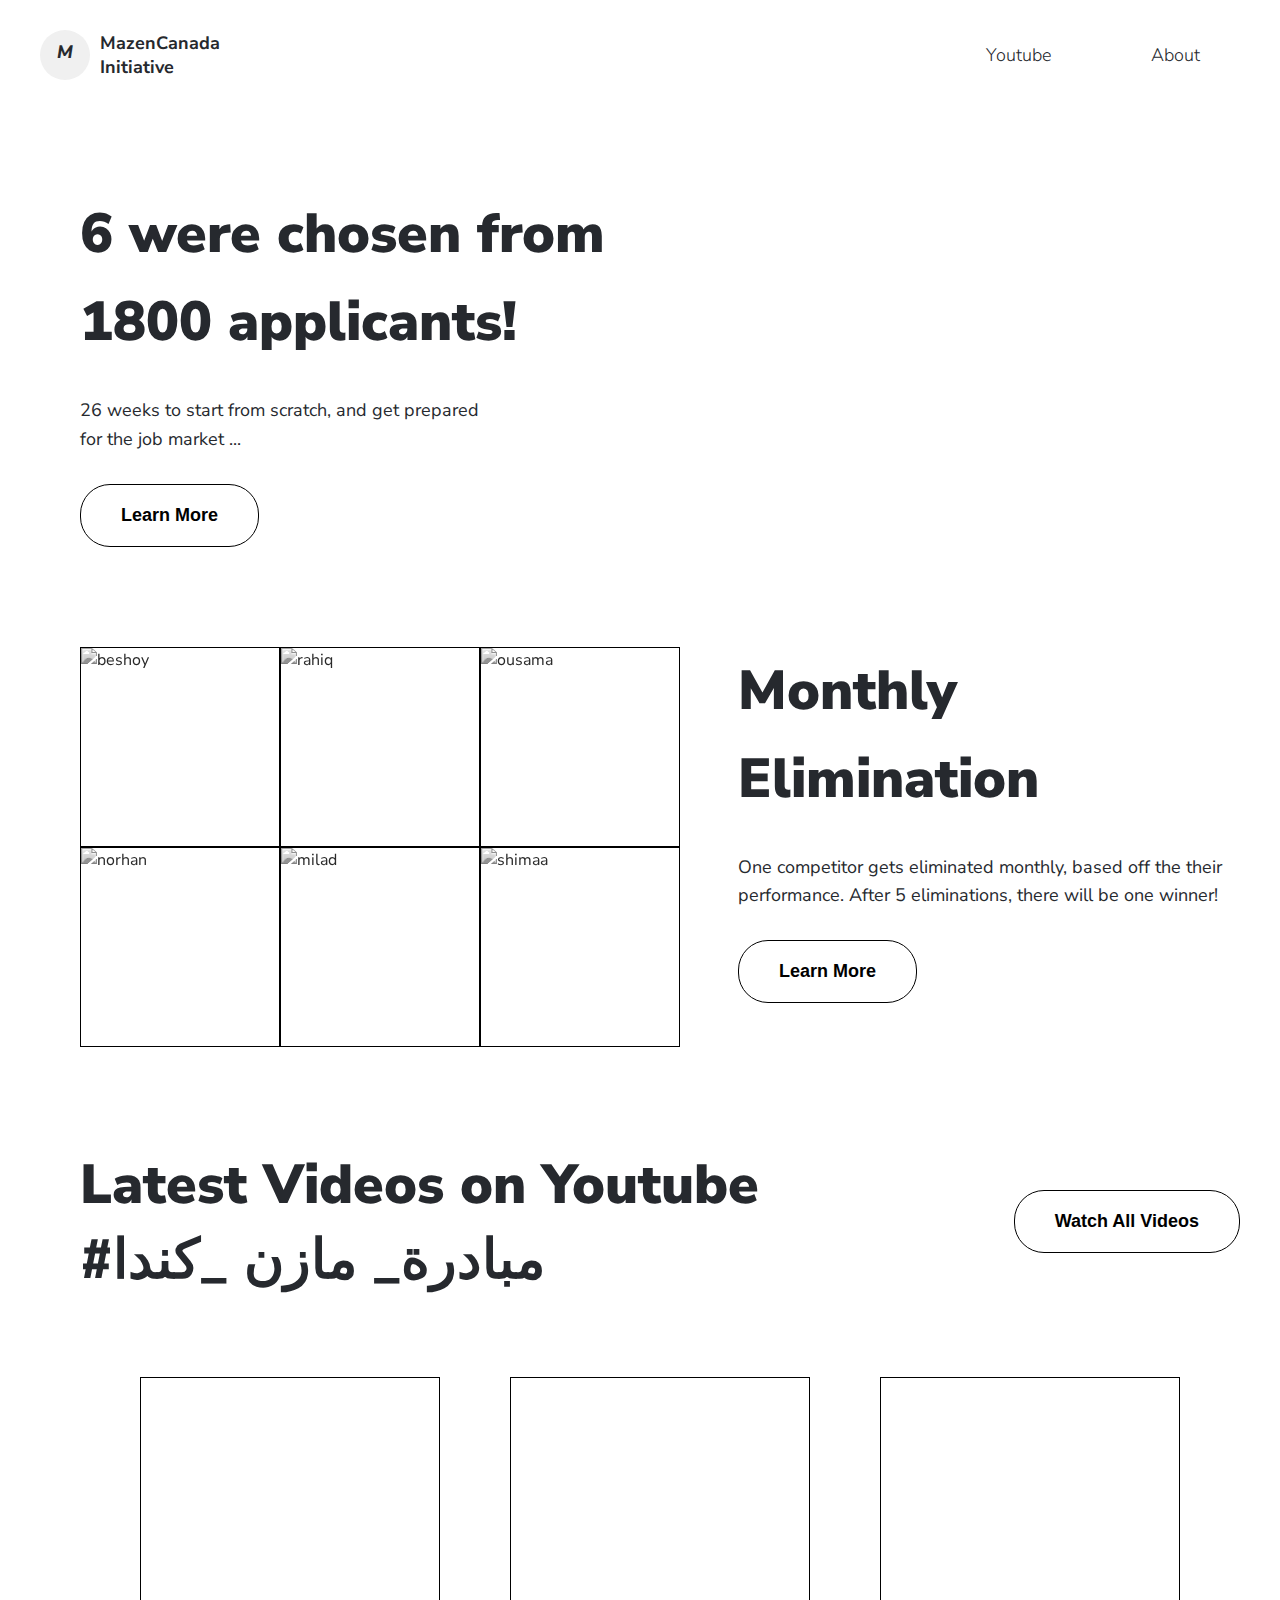
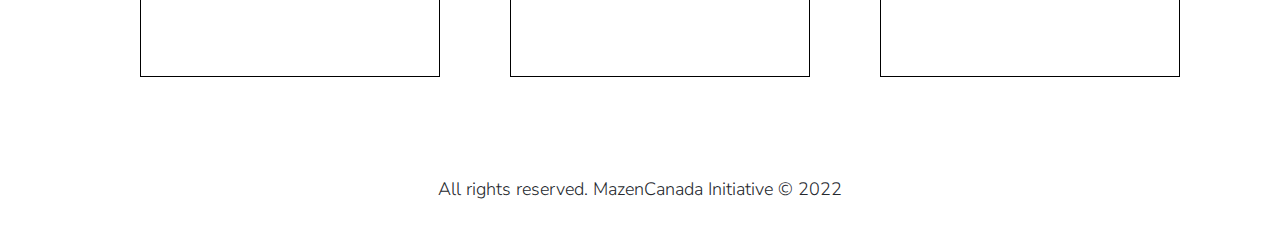
==== index.html @ a388ceb9 "project2 files" ====
<!DOCTYPE html>
<html lang="en">
<head>
    <meta charset="UTF-8">
    <meta name="viewport" content="width=device-width, initial-scale=1.0">
    <title>Home Page</title>
    <link rel="preconnect" href="https://fonts.googleapis.com">
    <link rel="preconnect" href="https://fonts.gstatic.com" crossorigin>
    <link href="https://fonts.googleapis.com/css2?family=Nunito+Sans:ital,wght@0,200;0,300;0,400;0,600;0,700;0,800;0,900;1,200;1,300;1,400;1,600;1,700;1,800;1,900&display=swap" rel="stylesheet">
    <link rel="stylesheet" href="style.css">
</head>
<body>
<header>
<!--navbar-->
    <nav>
        <div id="logo">
            <span>M</span>
        <span>MazenCanada <br> Initiative </span>
</div>
        <ul class="list">
        <li class="list-item"><a href="#">Youtube</a></li>
        <li class="list-item"><a href="#">About</a></li>
        </ul>
    </nav>
</header>
<!--Intro Section-->
<div id="section-intro">
    <div class="section1-right">
        <h1>6 were chosen from 1800 applicants!</h1>
        <p>26 weeks to start from scratch, and get prepared <br>
            for the job market ...</p>
            <button>Learn More</button>
    </div>
    <div class="section1-left">
        <iframe width="560" height="315" src="https://www.youtube.com/embed/KopsDYBdteY" title="YouTube video player" frameborder="0" allow="accelerometer; autoplay; clipboard-write; encrypted-media; gyroscope; picture-in-picture" allowfullscreen></iframe>
    </div>
</div>
<!--Intro Section 2-->
<div id="section-intro-2">
<div class="grid">
<img src="https://ca.slack-edge.com/T03KWL6Q71S-U03MN9F2ALT-3164ac6215a7-512" alt="beshoy">
<img src="https://ca.slack-edge.com/T03KWL6Q71S-U03MFNPNQAJ-4d7bcab7f4fd-512" alt="rahiq">
<img src="https://ca.slack-edge.com/T03KWL6Q71S-U03MNAZ8VLJ-5519c543bf0c-512" alt="ousama">
<img src="https://ca.slack-edge.com/T03KWL6Q71S-U03MNAZRK6W-f6dfd2cdd8a4-512" alt="norhan">
<img src="https://ca.slack-edge.com/T03KWL6Q71S-U03MN9F61S7-f5ac47cabd04-512" alt="milad">
<img src="https://ca.slack-edge.com/T03KWL6Q71S-U03MQP2DLE8-10cdf4c47347-512" alt="shimaa">
</div>
<div>
    <h1>Monthly Elimination</h1>
    <p>One competitor gets eliminated monthly, based off the
        their performance. After 5 eliminations, there will be one
        winner!</p>
    <button>Learn More</button>
</div>
</div>

<!--Latest Videos-->
<div id="Latest-Videos">
    <div class="container">
        <div>  <h1 >Latest Videos on Youtube 
            <br>
            #مبادرة_ مازن _كندا 
         </h1></div>
        <div><button>Watch All Videos</button></div>
     
    </div>
  

    <div class="latest-videos">
        <iframe class="Videos" src="https://www.youtube.com/embed/uR18r2Z2jfM" >
        </iframe>
        <iframe class="Videos"  src="https://www.youtube.com/embed/OHcrECc2zr4" >
        </iframe>
        <iframe class="Videos" src="https://www.youtube.com/embed/1ZWp6i9n0Oo" >
        </iframe>

    </div>
</div>

    <!--footer-->
    <p class="footer">All rights reserved. MazenCanada Initiative © 2022</p>
    


</body>
</html>
---- style.css ----
* {
    box-sizing: border-box;
    padding: 0;
    margin: 0;
   
  }
  body{
    font-family: 'Nunito Sans', sans-serif ;
    color:#26292E ;
    background-color: white;
  }


#logo span:first-of-type {
    background-color: rgb(240, 240, 240);
    border-radius: 50%;
    width: 50px;
    height: 50px;
    padding-top:10px;
    text-transform: capitalize;
    font-style : italic;
    font-weight: 800;
    margin: 0 10px;
    text-align: center;
}
#logo span:nth-child(2){
    font-weight: 700;

}
#logo{
    display: flex;
    justify-content: space-between;
    align-items: center;
}
nav{
    display: flex;
    justify-content: space-between;
    padding: 30px;
    font-size:18px;
    align-items: center;
  
}
.list{
    display: flex;
    list-style: none;
}
.list-item a{
text-decoration: none;
color:inherit;
font-weight: 300;
margin: 0 50px;
}

#section-intro,#section-intro-2{
    width:1200px;
    display: grid;
    grid-template-columns:1fr 1fr;
    margin:60px;
    column-gap: 5%;
    padding: 20px;
    line-height: 1.6;
 
}
#Latest-Videos
{
    width:1200px;
    margin:60px;
    padding: 20px;


}
#section-intro h1,#section-intro-2 h1,.container h1{
    font-size: 55px;
    font-weight:900;
}
#section-intro p,#section-intro-2 p{
    font-size:18px ;
    padding: 30px 0;
    line-height: 1.6;
}
button{
    font-size: 18px;
    font-weight: bold;
    border-radius: 30px;
    padding: 20px 40px;
    border: 1px black solid;
    background-color: white;

}

.grid{
    display: grid;
    grid-template-columns: repeat(3,1fr);
    grid-template-rows: repeat(2,1fr);
    
}

.grid img{
    width: 200px;
    height: 200px;
    border: 1px solid black;
    filter: grayscale(100%);
}
.grid img:hover{
    filter: grayscale(0);
}

.latest-videos {
    display: flex;
    justify-content:space-between;
    margin:60px 60px 20px 60px;
    
   
}
.Videos{
    width:300px ;
    height:300px;
    border: 1px solid black;
}



.container{
    display: flex;
    justify-content: space-between;
    align-items: center;
    margin-bottom: 80px;
    
}
.footer{
    font-size: 18px;
   margin: 30px auto;
    text-align: center;
    font-weight: 300;
}
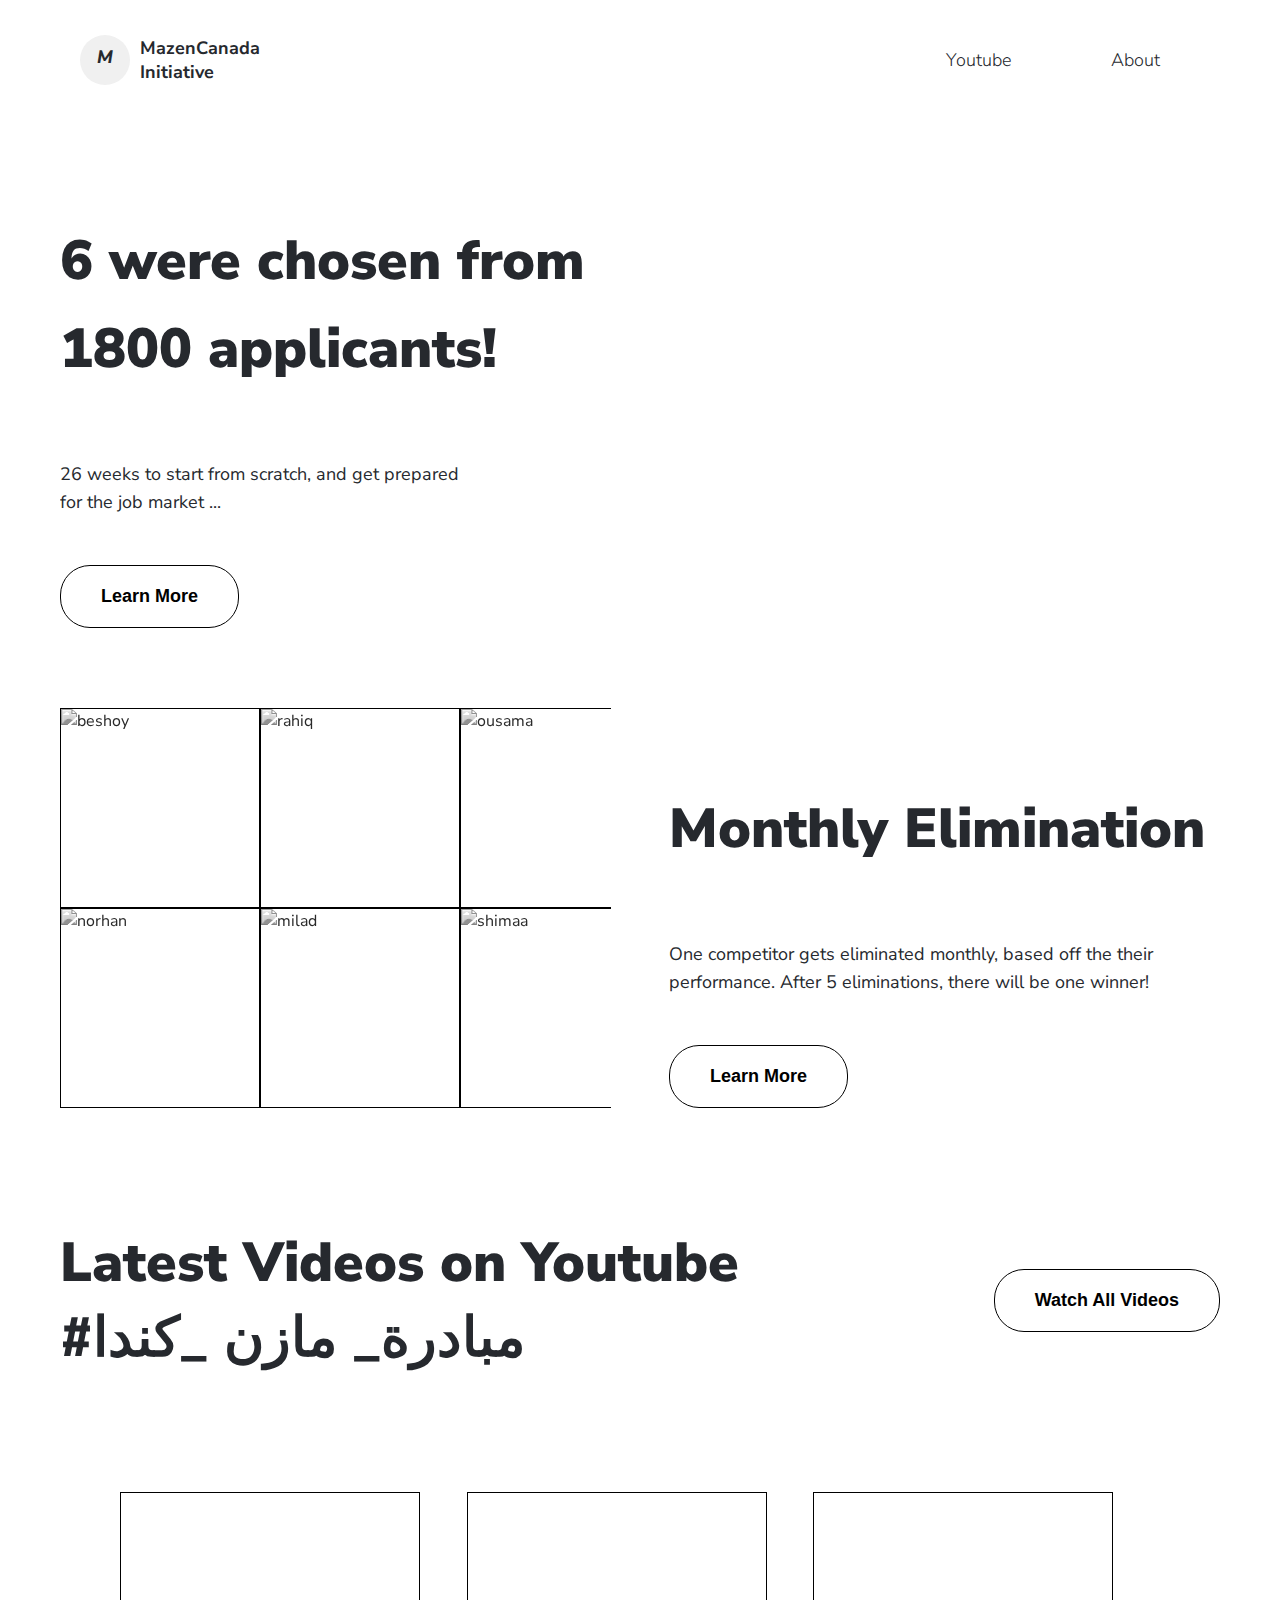
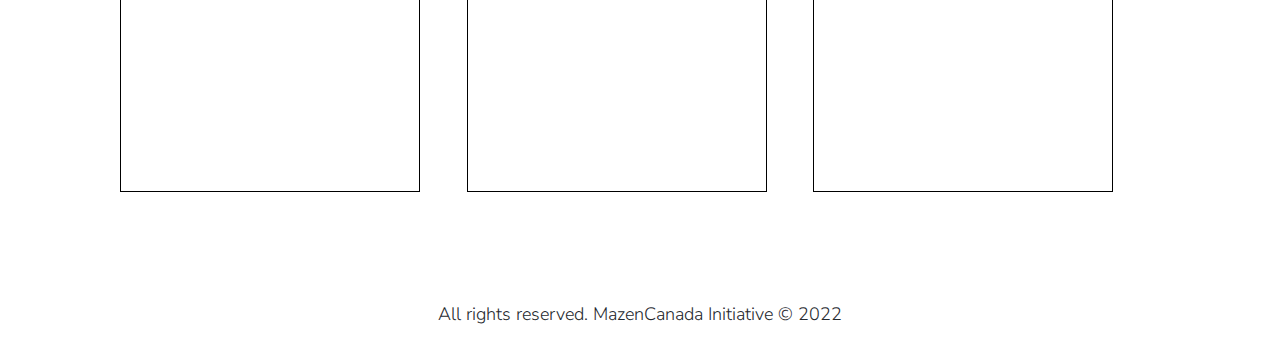
==== commit b8db0b39: "fixed page width" ====
--- a/index.html
+++ b/index.html
@@ -78,9 +78,9 @@
 </div>
 
     <!--footer-->
-    <p class="footer">All rights reserved. MazenCanada Initiative © 2022</p>
+    <footer>   
+        <p>All rights reserved. MazenCanada Initiative © 2022</p>
+    </footer>
     
-
-
 </body>
 </html>--- a/style.css
+++ b/style.css
@@ -1,15 +1,16 @@
 * {
     box-sizing: border-box;
     padding: 0;
-    margin: 0;
-   
+    overflow-x: hidden
   }
   body{
     font-family: 'Nunito Sans', sans-serif ;
     color:#26292E ;
     background-color: white;
+    margin: 0;
+    max-width: 100% ;
+    overflow-x: hidden ;
   }
-
 
 #logo span:first-of-type {
     background-color: rgb(240, 240, 240);
@@ -38,6 +39,8 @@
     padding: 30px;
     font-size:18px;
     align-items: center;
+    width:1200px;
+    margin: 0 auto;
   
 }
 .list{
@@ -55,18 +58,17 @@
     width:1200px;
     display: grid;
     grid-template-columns:1fr 1fr;
-    margin:60px;
-    column-gap: 5%;
+    margin: 40px auto;
     padding: 20px;
     line-height: 1.6;
- 
+    column-gap: 5%;
+    align-items: flex-end;
 }
 #Latest-Videos
 {
     width:1200px;
-    margin:60px;
+    margin: 40px auto;
     padding: 20px;
-
 
 }
 #section-intro h1,#section-intro-2 h1,.container h1{
@@ -106,8 +108,9 @@
 }
 
 .latest-videos {
-    display: flex;
-    justify-content:space-between;
+    display: grid;
+    grid-template-columns: repeat(3,1fr);
+    justify-content:center;
     margin:60px 60px 20px 60px;
     
    
@@ -127,7 +130,7 @@
     margin-bottom: 80px;
     
 }
-.footer{
+footer p{
     font-size: 18px;
    margin: 30px auto;
     text-align: center;
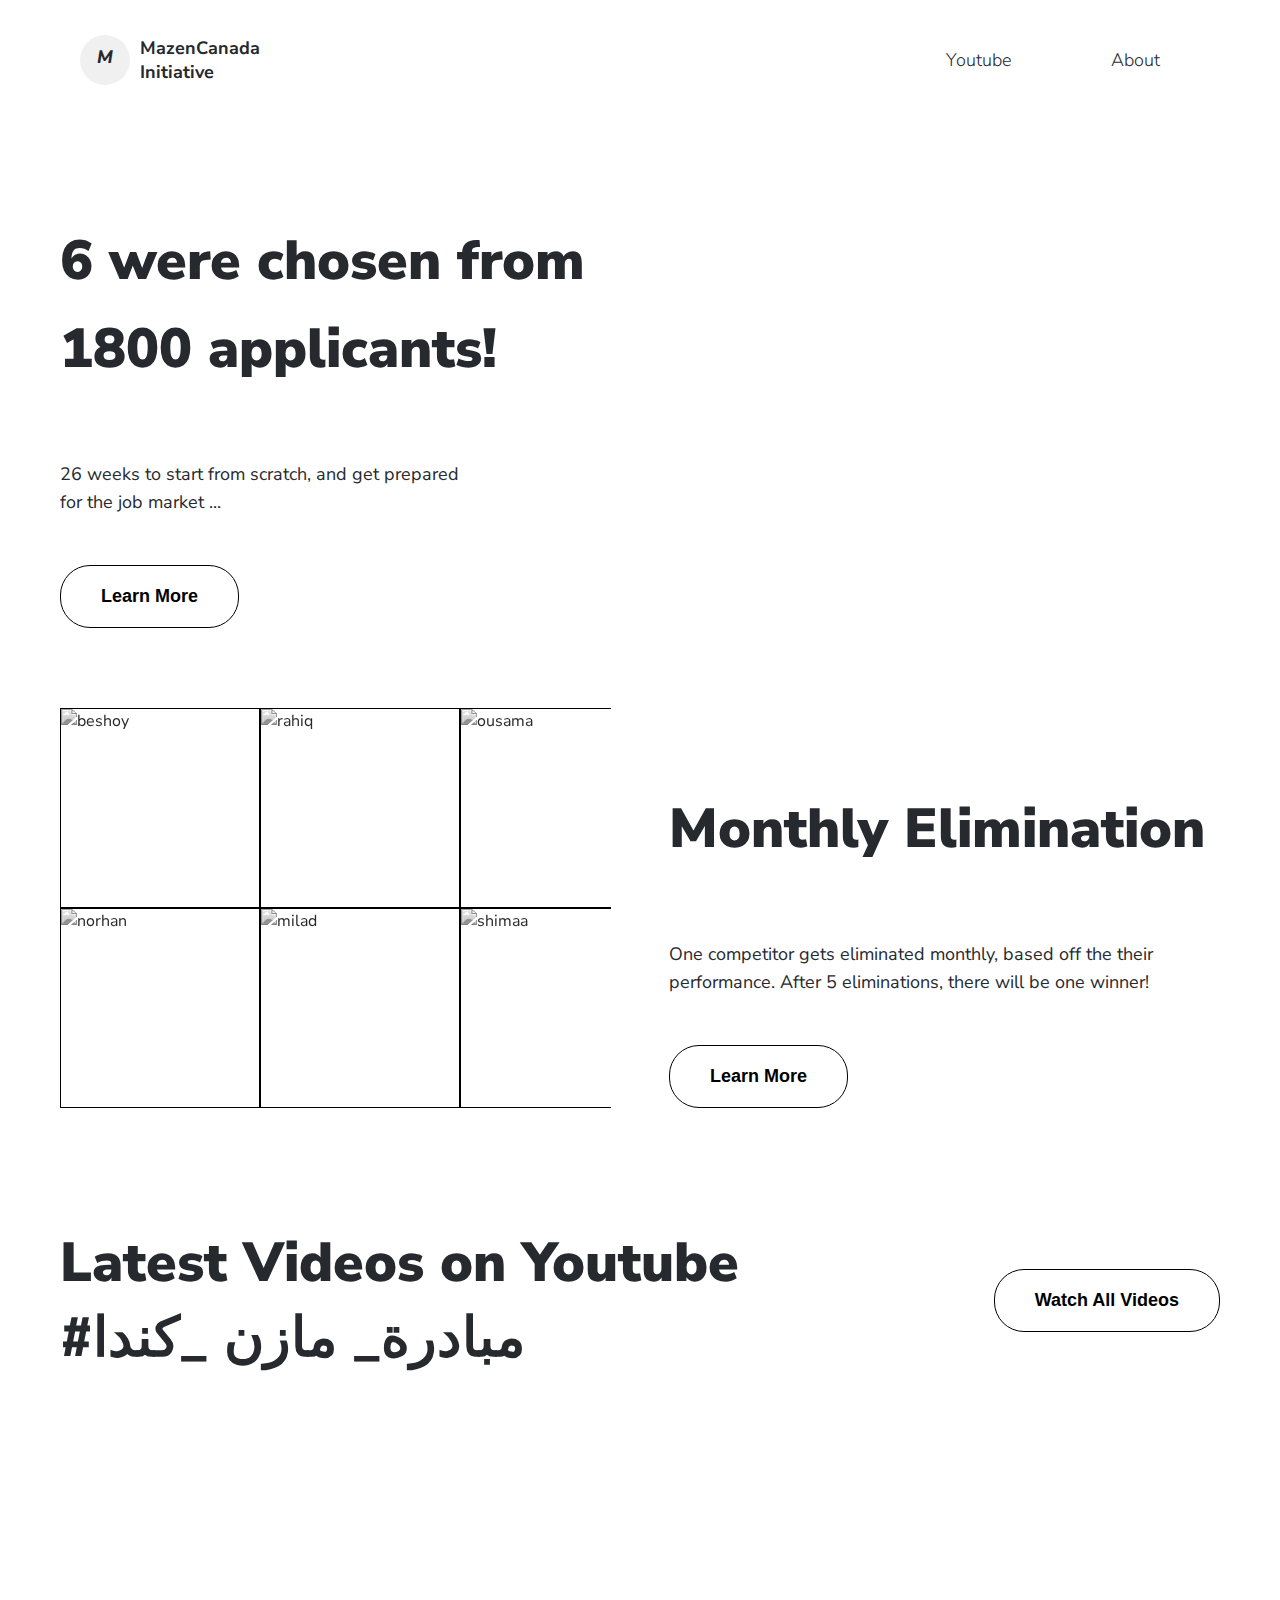
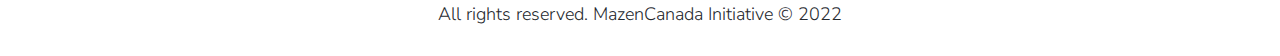
==== commit 89e3a752: "Update index.html" ====
--- a/index.html
+++ b/index.html
@@ -19,7 +19,7 @@
 </div>
         <ul class="list">
         <li class="list-item"><a href="#">Youtube</a></li>
-        <li class="list-item"><a href="#">About</a></li>
+        <li class="list-item"><a href="about.html">About</a></li>
         </ul>
     </nav>
 </header>
@@ -64,23 +64,16 @@
         <div><button>Watch All Videos</button></div>
      
     </div>
-  
+        <div id="latest-videos">
+            
+    </div>
 
-    <div class="latest-videos">
-        <iframe class="Videos" src="https://www.youtube.com/embed/uR18r2Z2jfM" >
-        </iframe>
-        <iframe class="Videos"  src="https://www.youtube.com/embed/OHcrECc2zr4" >
-        </iframe>
-        <iframe class="Videos" src="https://www.youtube.com/embed/1ZWp6i9n0Oo" >
-        </iframe>
-
-    </div>
 </div>
 
     <!--footer-->
     <footer>   
         <p>All rights reserved. MazenCanada Initiative © 2022</p>
     </footer>
-    
+    <script src="script.js"></script>
 </body>
-</html>+</html>
--- a/style.css
+++ b/style.css
@@ -87,6 +87,7 @@
     padding: 20px 40px;
     border: 1px black solid;
     background-color: white;
+    cursor: pointer;
 
 }
 
@@ -107,7 +108,7 @@
     filter: grayscale(0);
 }
 
-.latest-videos {
+#latest-videos {
     display: grid;
     grid-template-columns: repeat(3,1fr);
     justify-content:center;
@@ -135,4 +136,4 @@
    margin: 30px auto;
     text-align: center;
     font-weight: 300;
-}+}
